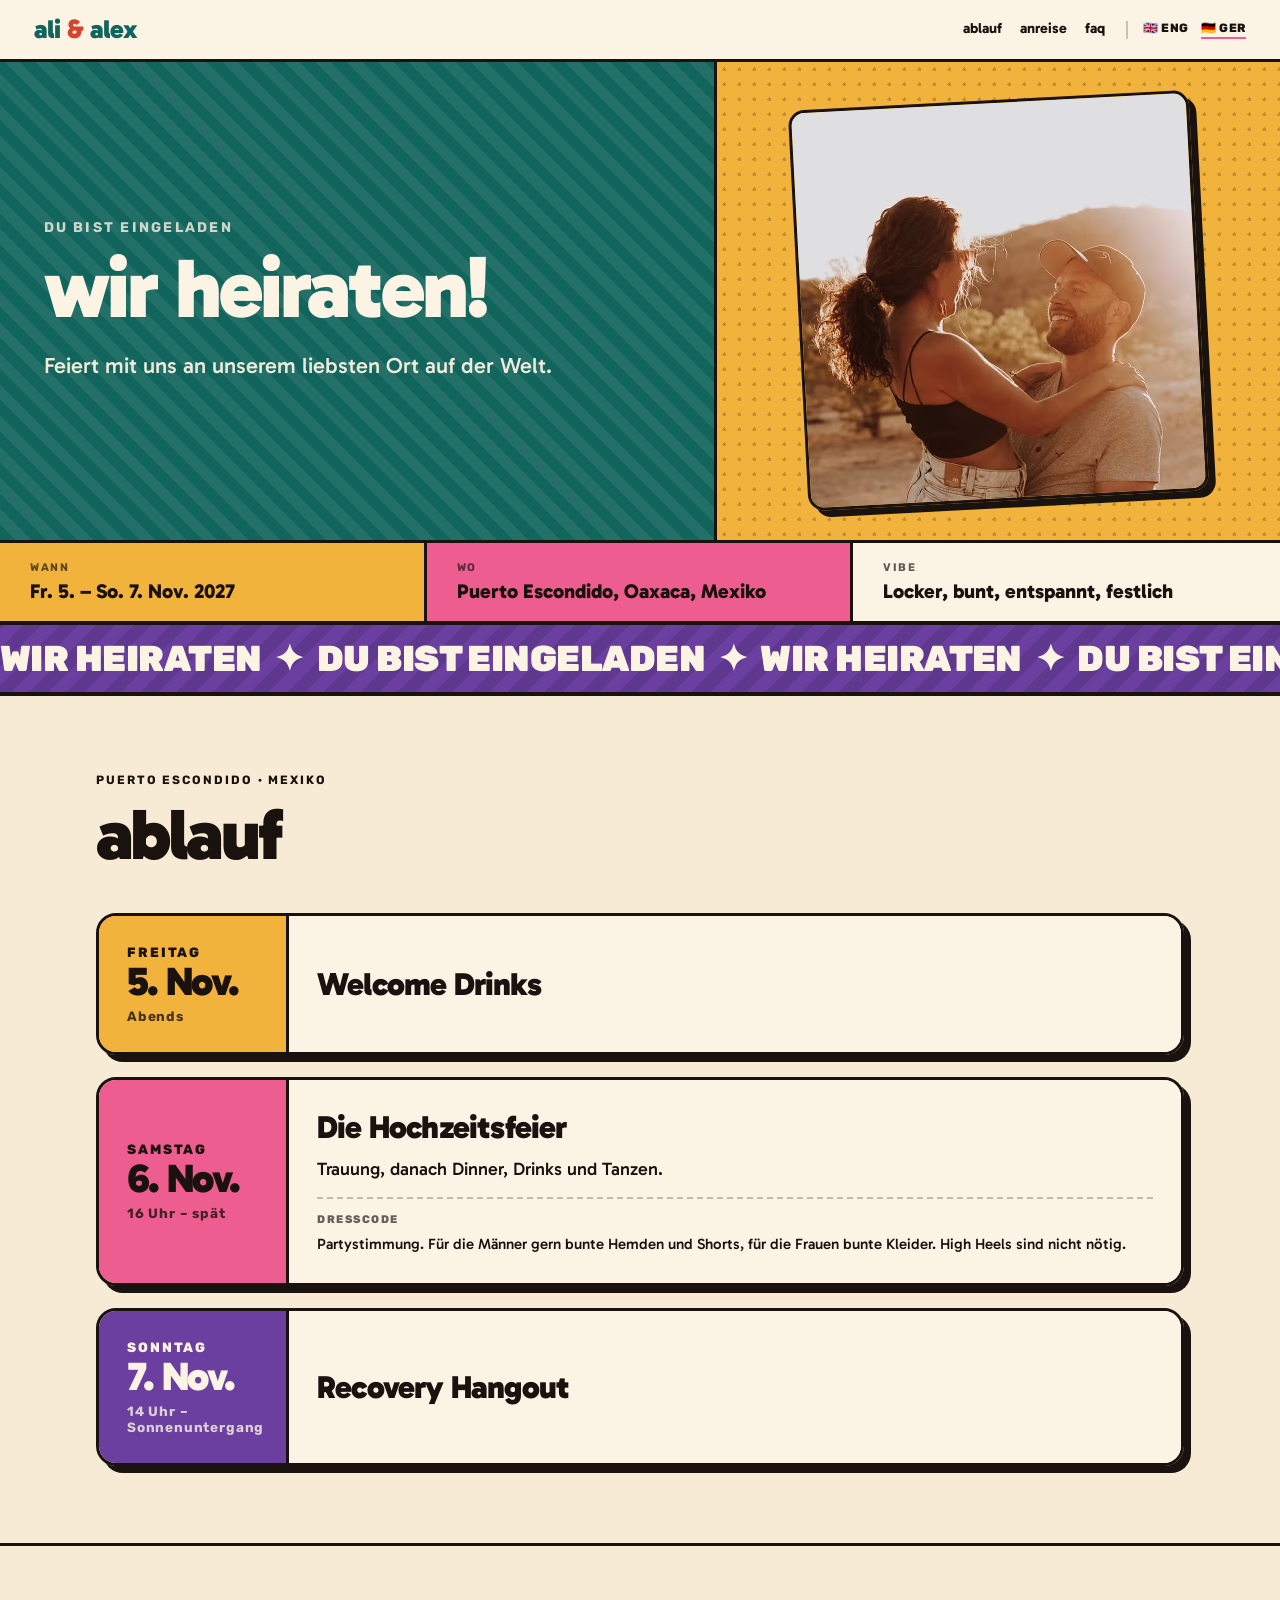
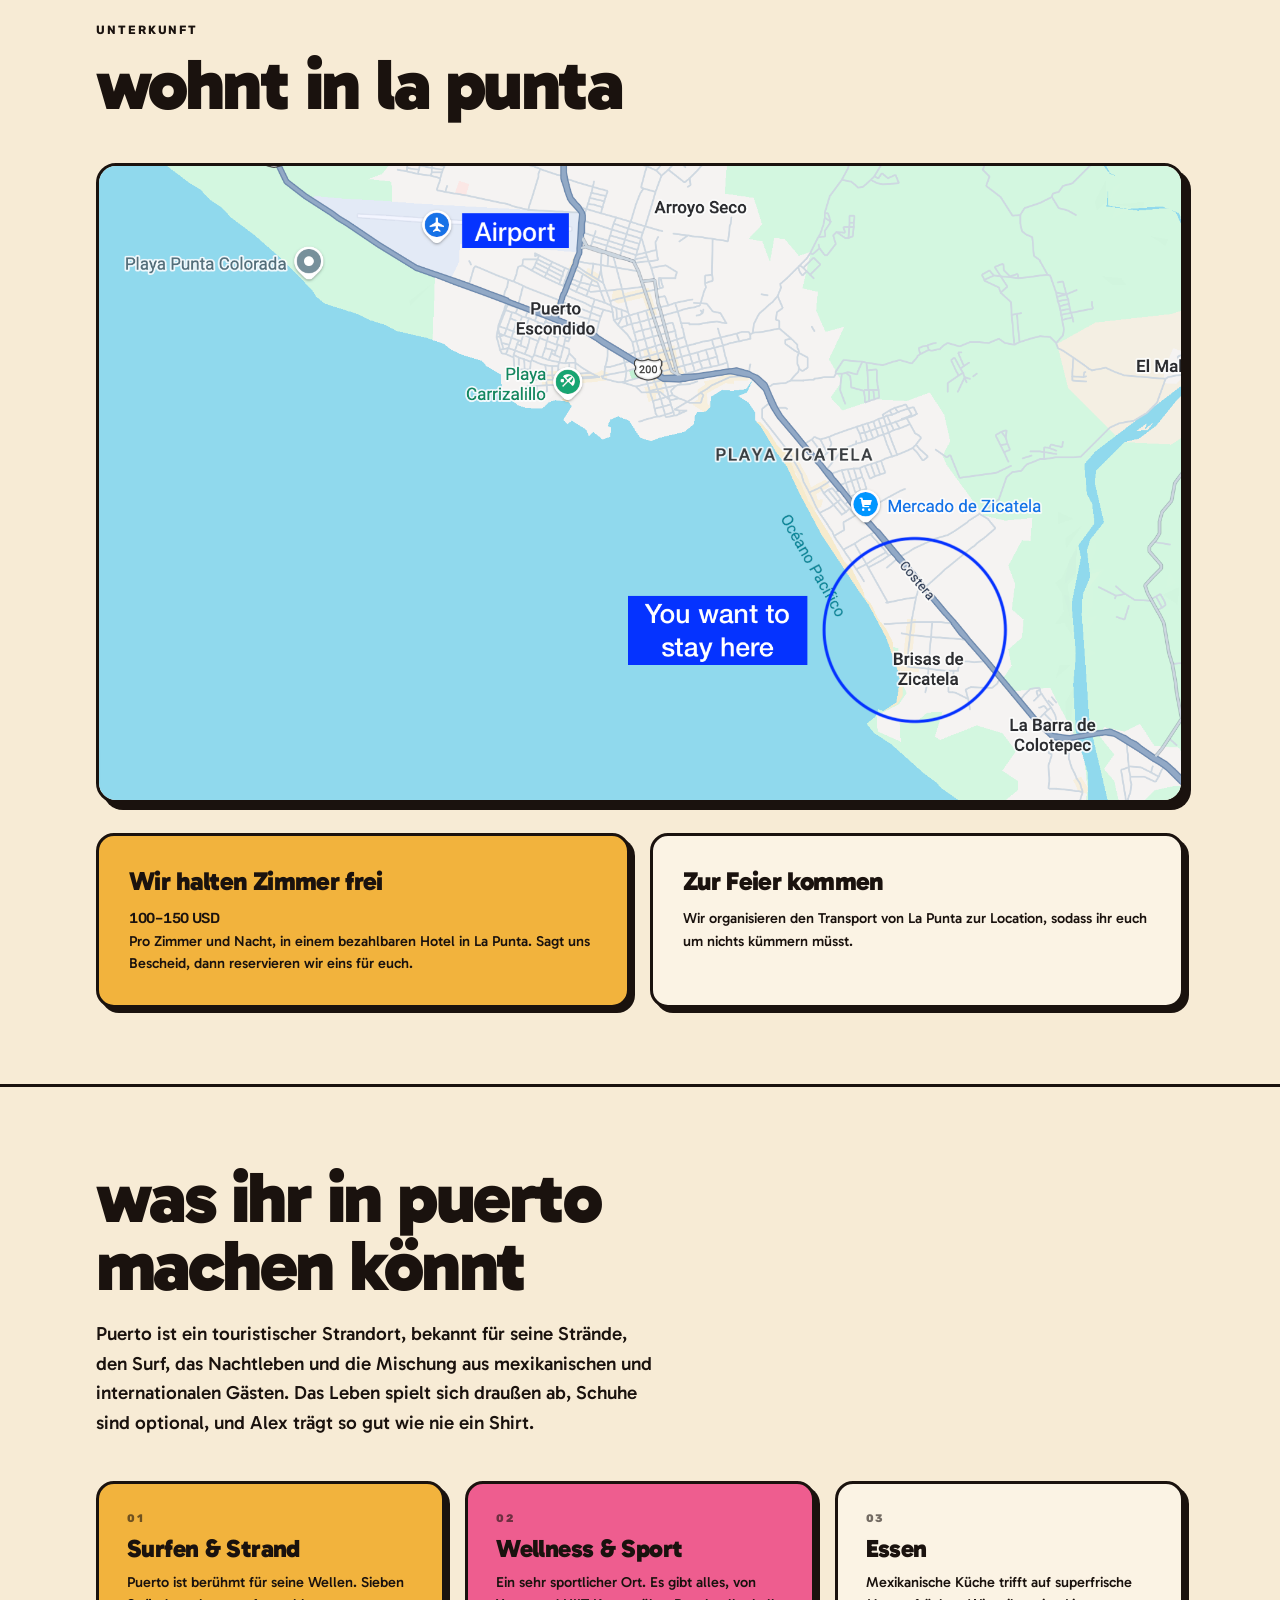
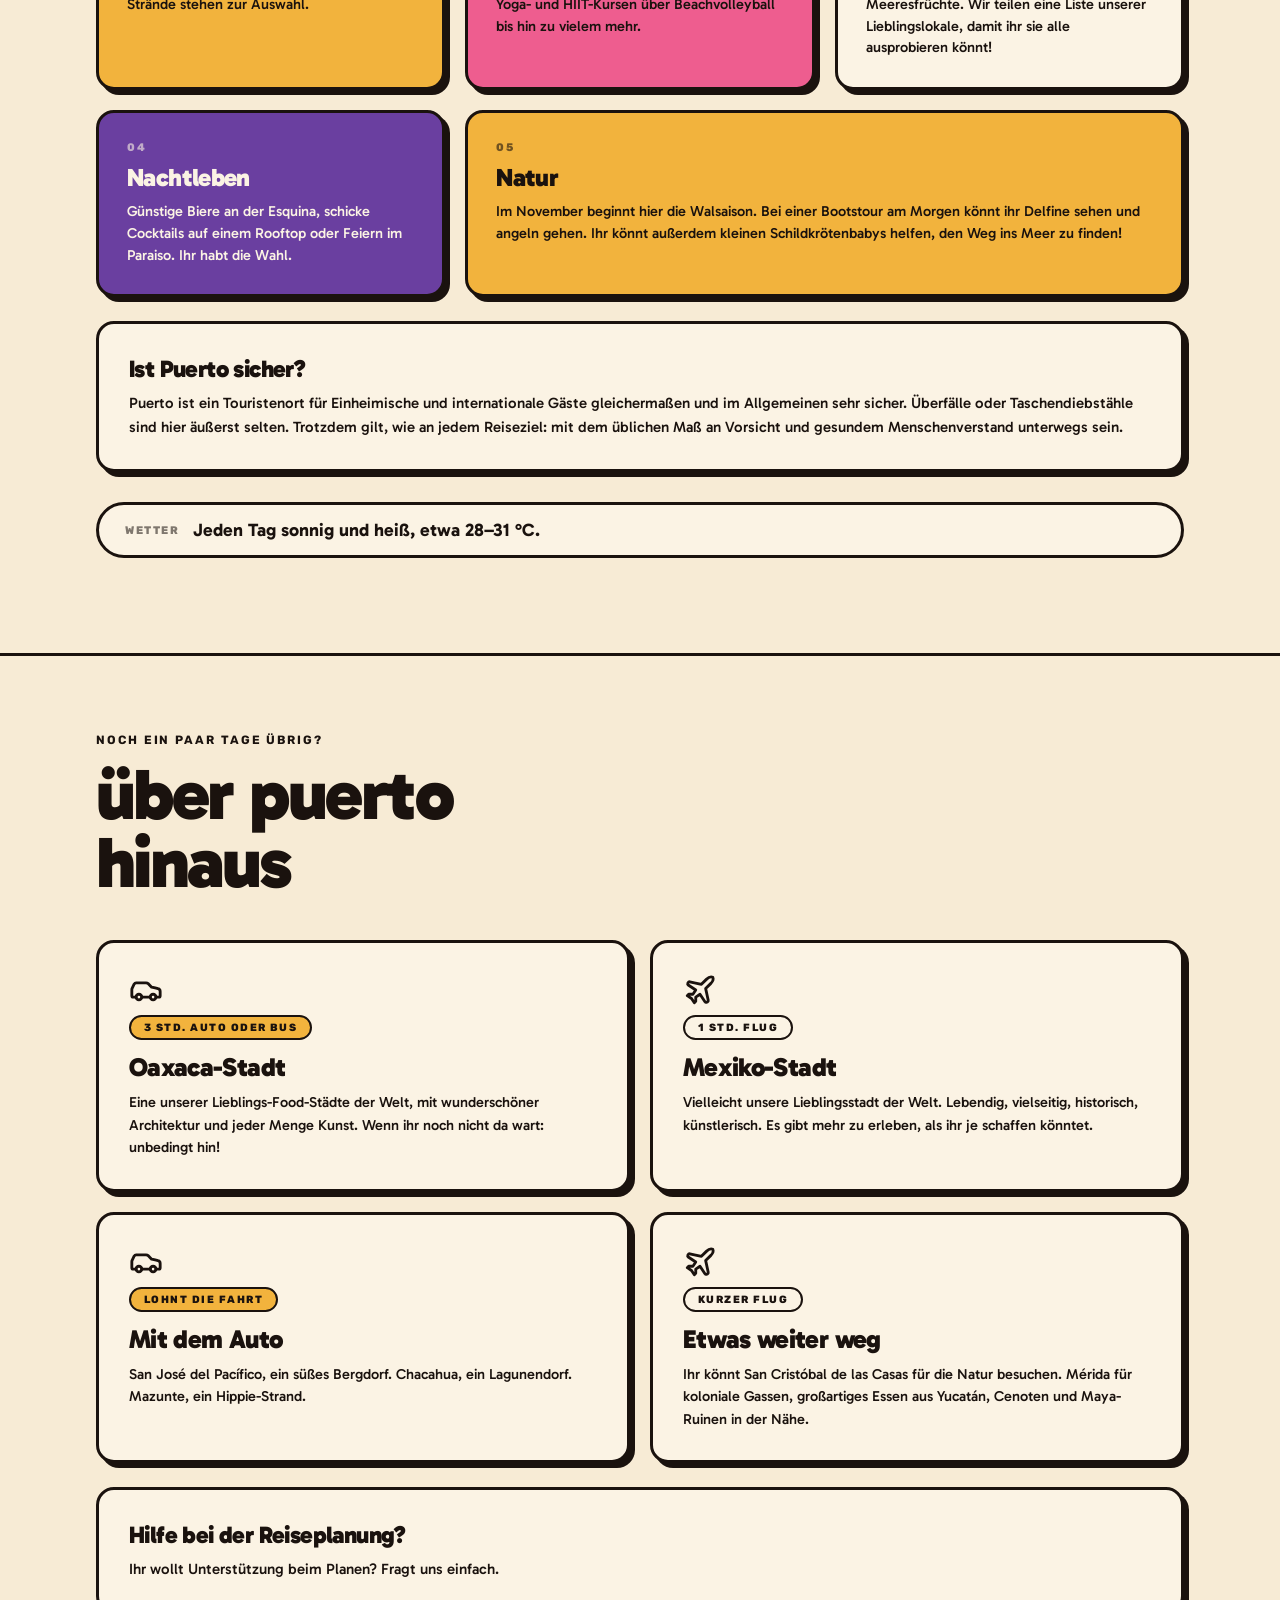
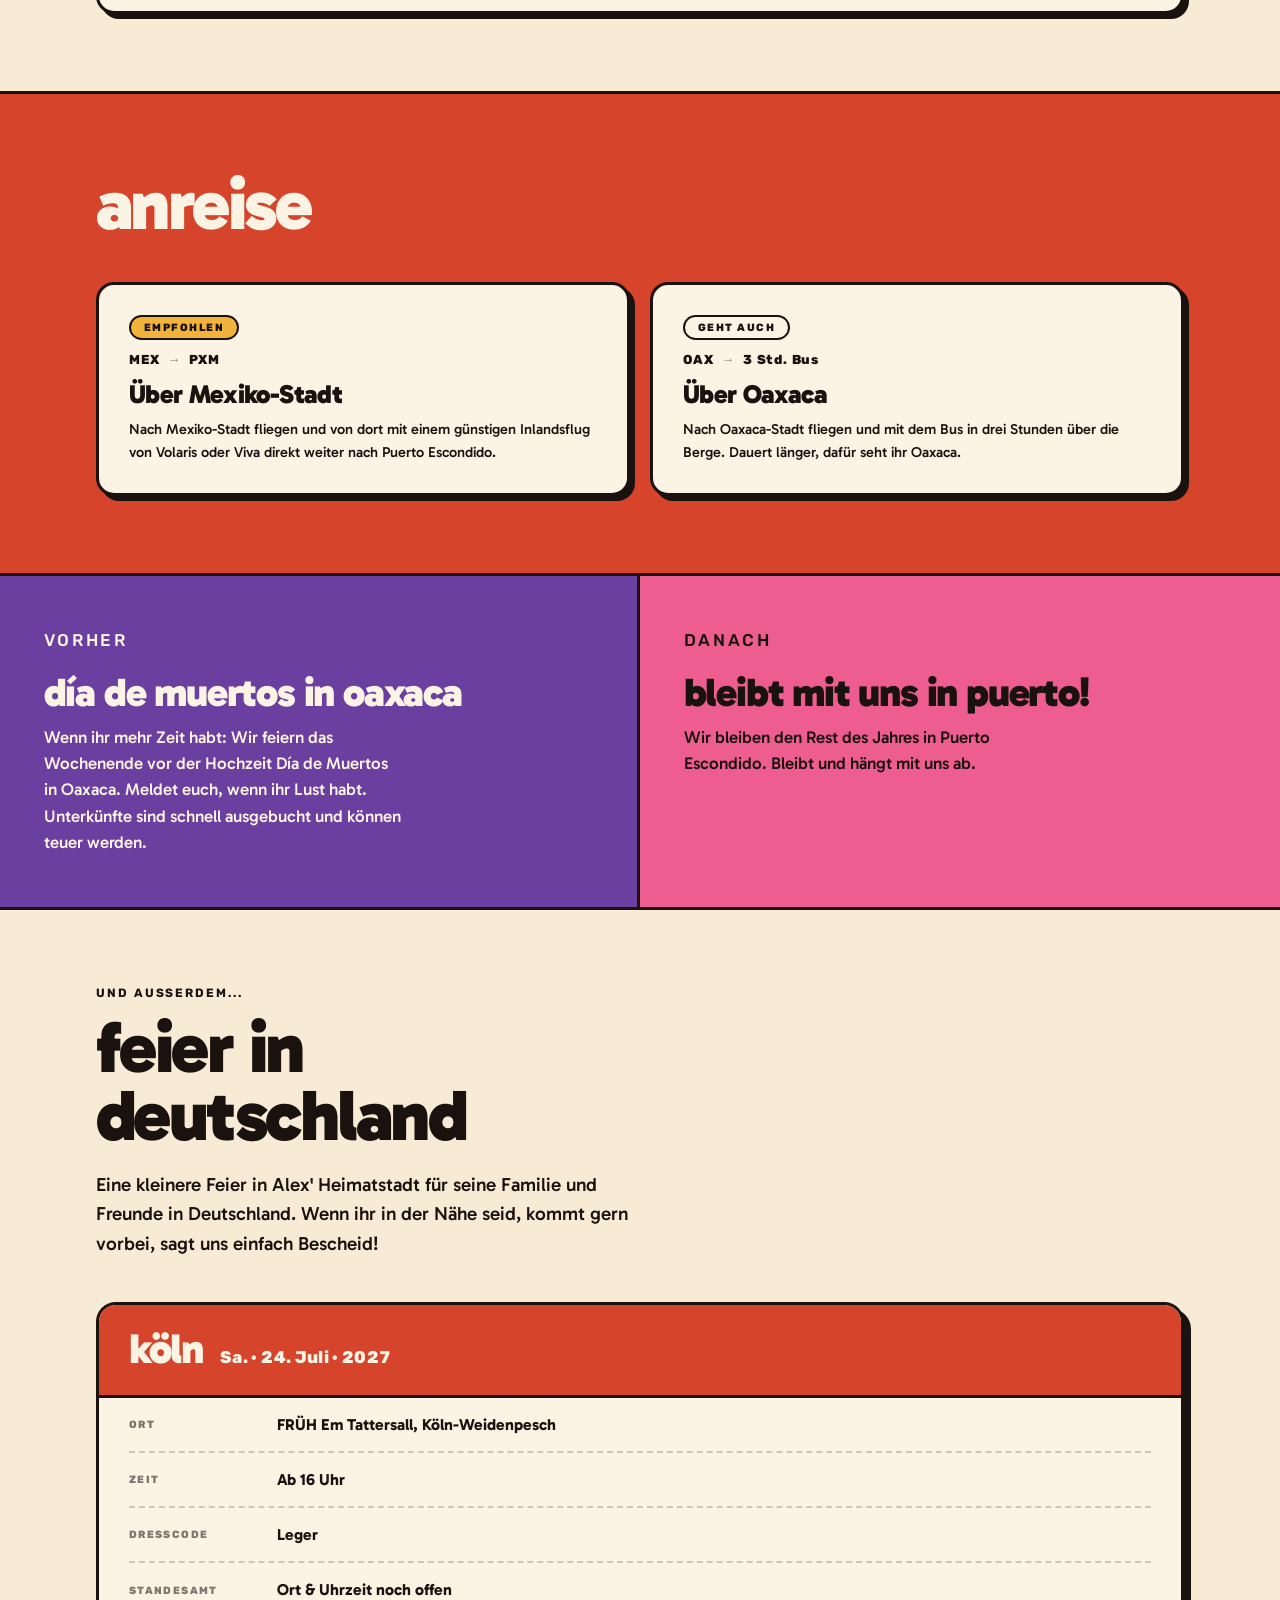
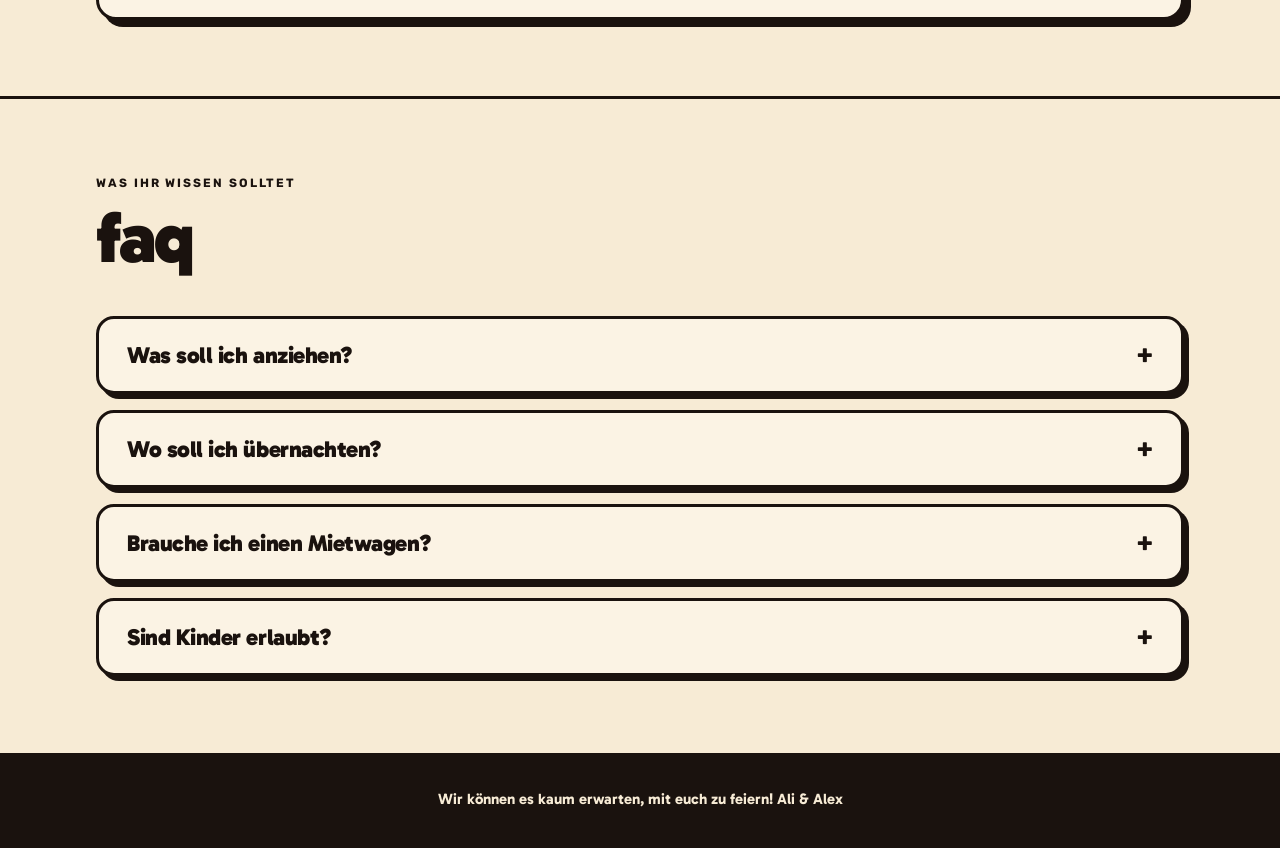
==== de/index.html @ 21c1ce40 "Move German page to /de/, block indexing, drop köln nav, real icons - de.html -> de/index.html so th" ====
<!DOCTYPE html>
<html lang="de">
<head>
<meta charset="UTF-8">
<meta name="viewport" content="width=device-width, initial-scale=1.0">
<meta name="robots" content="noindex, nofollow">
<title>Ali &amp; Alex Hochzeit</title>
<meta name="description" content="Ali &amp; Alex heiraten am Samstag, den 6. November 2027 in Puerto Escondido, Mexiko. Außerdem gibt es am 24. Juli eine kleinere Feier in Köln für alle, die den Weg nach Mexiko nicht schaffen.">
<link rel="icon" href="../favicon.ico" sizes="any">
<link rel="icon" type="image/png" sizes="32x32" href="../favicon-32x32.png">
<link rel="icon" type="image/png" sizes="16x16" href="../favicon-16x16.png">
<link rel="apple-touch-icon" sizes="180x180" href="../apple-touch-icon.png">
<link rel="manifest" href="../site.webmanifest">
<meta name="theme-color" content="#12655C">
<link rel="alternate" hreflang="en" href="../">
<link rel="alternate" hreflang="de" href="../de/">
<link rel="alternate" hreflang="x-default" href="../">
<link rel="preconnect" href="https://fonts.googleapis.com">
<link rel="preconnect" href="https://fonts.gstatic.com" crossorigin>
<link href="https://fonts.googleapis.com/css2?family=Gabarito:wght@400;600;700;800;900&family=Rubik:wght@500;700;800;900&display=swap" rel="stylesheet">
<link rel="stylesheet" href="../site.css">
</head>
<body>

<nav class="nav">
  <a class="nav-logo" href="../de/">ali <span>&amp;</span> alex</a>
  <div class="nav-links">
    <a href="#schedule">ablauf</a>
    <a href="#travel">anreise</a>
    <a href="#faq">faq</a>
    <span class="nav-langs">
      <a href="../">🇬🇧&nbsp;ENG</a>
      <a href="../de/" aria-current="page">🇩🇪&nbsp;GER</a>
    </span>
  </div>
</nav>

<header>
  <div class="hero">
    <div class="hero-copy">
      <p class="eyebrow">Du bist eingeladen</p>
      <h1 class="title">wir heiraten!</h1>
      <p class="lede">
        Feiert mit uns an unserem liebsten Ort auf der Welt.
      </p>
    </div>
    <div class="hero-photo">
      <img src="../alialex.avif" alt="Ali und Alex">
    </div>
  </div>

  <dl class="facts">
    <div class="facts-a"><dt>Wann</dt><dd>Fr. 5. – So. 7. Nov. 2027</dd></div>
    <div class="facts-b"><dt>Wo</dt><dd>Puerto Escondido, Oaxaca, Mexiko</dd></div>
    <div class="facts-c"><dt>Vibe</dt><dd>Locker, bunt, entspannt, festlich</dd></div>
  </dl>
</header>

<div class="band">
  <div class="band-inner">
    <div class="band-track">
      <span>WIR HEIRATEN&nbsp;&nbsp;✦&nbsp;&nbsp;DU BIST EINGELADEN&nbsp;&nbsp;✦&nbsp;&nbsp;</span>
      <span>WIR HEIRATEN&nbsp;&nbsp;✦&nbsp;&nbsp;DU BIST EINGELADEN&nbsp;&nbsp;✦&nbsp;&nbsp;</span>
      <span>WIR HEIRATEN&nbsp;&nbsp;✦&nbsp;&nbsp;DU BIST EINGELADEN&nbsp;&nbsp;✦&nbsp;&nbsp;</span>
      <span>WIR HEIRATEN&nbsp;&nbsp;✦&nbsp;&nbsp;DU BIST EINGELADEN&nbsp;&nbsp;✦&nbsp;&nbsp;</span>
      <span>WIR HEIRATEN&nbsp;&nbsp;✦&nbsp;&nbsp;DU BIST EINGELADEN&nbsp;&nbsp;✦&nbsp;&nbsp;</span>
      <span>WIR HEIRATEN&nbsp;&nbsp;✦&nbsp;&nbsp;DU BIST EINGELADEN&nbsp;&nbsp;✦&nbsp;&nbsp;</span>
      <span>WIR HEIRATEN&nbsp;&nbsp;✦&nbsp;&nbsp;DU BIST EINGELADEN&nbsp;&nbsp;✦&nbsp;&nbsp;</span>
      <span>WIR HEIRATEN&nbsp;&nbsp;✦&nbsp;&nbsp;DU BIST EINGELADEN&nbsp;&nbsp;✦&nbsp;&nbsp;</span>
    </div>
  </div>
</div>

<main>

  <!-- ============ ABLAUF ============ -->
  <section class="sec sec-cream" id="schedule">
    <div class="wrap">
      <div class="sec-head">
        <p class="eyebrow">Puerto Escondido · Mexiko</p>
        <h2 class="title">ablauf</h2>
      </div>

      <div class="sched">
        <article class="sched-day sched-1">
          <div class="sched-when">
            <span class="sched-dow">Freitag</span>
            <span class="sched-date">5. Nov.</span>
            <span class="sched-time">Abends</span>
          </div>
          <div class="sched-what">
            <h3 class="sched-name">Welcome Drinks</h3>
          </div>
        </article>

        <article class="sched-day sched-2">
          <div class="sched-when">
            <span class="sched-dow">Samstag</span>
            <span class="sched-date">6. Nov.</span>
            <span class="sched-time">16 Uhr – spät</span>
          </div>
          <div class="sched-what">
            <h3 class="sched-name">Die Hochzeitsfeier</h3>
            <p class="sched-desc">Trauung, danach Dinner, Drinks und Tanzen.</p>
            <p class="sched-note"><b>Dresscode</b>Partystimmung. Für die Männer gern bunte Hemden und Shorts, für die Frauen bunte Kleider. High Heels sind nicht nötig.</p>
          </div>
        </article>

        <article class="sched-day sched-3">
          <div class="sched-when">
            <span class="sched-dow">Sonntag</span>
            <span class="sched-date">7. Nov.</span>
            <span class="sched-time">14 Uhr – Sonnenuntergang</span>
          </div>
          <div class="sched-what">
            <h3 class="sched-name">Recovery Hangout</h3>
          </div>
        </article>
      </div>
    </div>
  </section>

  <!-- ============ UNTERKUNFT ============ -->
  <section class="sec sec-cream" id="stay">
    <div class="wrap">
      <div class="sec-head">
        <p class="eyebrow">Unterkunft</p>
        <h2 class="title">wohnt in la punta</h2>
      </div>

      <div class="map-wrap">
        <img src="../map-wheretostay.png" alt="Karte von Puerto Escondido: Der Flughafen liegt nordwestlich der Stadt, der empfohlene Bereich zum Übernachten ist am Südende der Playa Zicatela bei La Punta eingekreist.">
      </div>

      <div class="stay">
        <article class="stay-card stay-a">
          <h3>Wir halten Zimmer frei</h3>
          <p class="price">100–150&nbsp;USD</p>
          <p>Pro Zimmer und Nacht, in einem bezahlbaren Hotel in La Punta. Sagt uns Bescheid, dann reservieren wir eins für euch.</p>
        </article>
        <article class="stay-card stay-b">
          <h3>Zur Feier kommen</h3>
          <p>Wir organisieren den Transport von La Punta zur Location, sodass ihr euch um nichts kümmern müsst.</p>
        </article>
      </div>
    </div>
  </section>


  <!-- ============ WAS IHR MACHEN KÖNNT ============ -->
  <section class="sec sec-cream" id="do">
    <div class="wrap">
      <div class="sec-head">
        <h2 class="title">was ihr in puerto machen könnt</h2>
        <p class="lede">
          Puerto ist ein touristischer Strandort, bekannt für seine Strände, den
          Surf, das Nachtleben und die Mischung aus mexikanischen und
          internationalen Gästen. Das Leben spielt sich draußen ab, Schuhe sind
          optional, und Alex trägt so gut wie nie ein Shirt.
        </p>
      </div>

      <div class="do-grid">
        <article class="do-card do-1">
          <span class="do-num">01</span>
          <h3>Surfen &amp; Strand</h3>
          <p>Puerto ist berühmt für seine Wellen. Sieben Strände stehen zur Auswahl.</p>
        </article>
        <article class="do-card do-2">
          <span class="do-num">02</span>
          <h3>Wellness &amp; Sport</h3>
          <p>Ein sehr sportlicher Ort. Es gibt alles, von Yoga- und HIIT-Kursen über Beachvolleyball bis hin zu vielem mehr.</p>
        </article>
        <article class="do-card do-3">
          <span class="do-num">03</span>
          <h3>Essen</h3>
          <p>Mexikanische Küche trifft auf superfrische Meeresfrüchte. Wir teilen eine Liste unserer Lieblingslokale, damit ihr sie alle ausprobieren könnt!</p>
        </article>
        <article class="do-card do-4">
          <span class="do-num">04</span>
          <h3>Nachtleben</h3>
          <p>Günstige Biere an der Esquina, schicke Cocktails auf einem Rooftop oder Feiern im Paraiso. Ihr habt die Wahl.</p>
        </article>
        <article class="do-card do-5">
          <span class="do-num">05</span>
          <h3>Natur</h3>
          <p>Im November beginnt hier die Walsaison. Bei einer Bootstour am Morgen könnt ihr Delfine sehen und angeln gehen. Ihr könnt außerdem kleinen Schildkrötenbabys helfen, den Weg ins Meer zu finden!</p>
        </article>
      </div>

      <div class="callouts">
        <article class="callout">
          <h3>Ist Puerto sicher?</h3>
          <p>Puerto ist ein Touristenort für Einheimische und internationale Gäste gleichermaßen und im Allgemeinen sehr sicher. Überfälle oder Taschendiebstähle sind hier äußerst selten. Trotzdem gilt, wie an jedem Reiseziel: mit dem üblichen Maß an Vorsicht und gesundem Menschenverstand unterwegs sein.</p>
        </article>
      </div>

      <p class="weather"><b>Wetter</b> Jeden Tag sonnig und heiß, etwa 28–31 °C.</p>
    </div>
  </section>

  <!-- ============ ÜBER PUERTO HINAUS ============ -->
  <section class="sec sec-cream" id="beyond">
    <div class="wrap">
      <div class="sec-head">
        <p class="eyebrow">Noch ein paar Tage übrig?</p>
        <h2 class="title">über puerto hinaus</h2>
      </div>

      <div class="routes">
        <article class="route route-best">
          <svg class="route-icon" viewBox="0 0 24 24" fill="none" stroke="currentColor" stroke-width="2" stroke-linecap="round" stroke-linejoin="round" aria-hidden="true" focusable="false"><path d="M19 17h2c.6 0 1-.4 1-1v-3c0-.9-.7-1.7-1.5-1.9C18.7 10.6 16 10 16 10s-1.3-1.4-2.2-2.3c-.5-.4-1.1-.7-1.8-.7H5c-.6 0-1.1.4-1.4.9l-1.4 2.9A3.7 3.7 0 0 0 2 12v4c0 .6.4 1 1 1h2"/><circle cx="7" cy="17" r="2"/><path d="M9 17h6"/><circle cx="17" cy="17" r="2"/></svg>
          <span class="route-tag">3 Std. Auto oder Bus</span>
          <h3>Oaxaca-Stadt</h3>
          <p>Eine unserer Lieblings-Food-Städte der Welt, mit wunderschöner Architektur und jeder Menge Kunst. Wenn ihr noch nicht da wart: unbedingt hin!</p>
        </article>
        <article class="route route-alt">
          <svg class="route-icon" viewBox="0 0 24 24" fill="none" stroke="currentColor" stroke-width="2" stroke-linecap="round" stroke-linejoin="round" aria-hidden="true" focusable="false"><path d="M17.8 19.2 16 11l3.5-3.5C21 6 21.5 4 21 3c-1-.5-3 0-4.5 1.5L13 8 4.8 6.2c-.5-.1-.9.1-1.1.5l-.3.5c-.2.5-.1 1 .3 1.3L9 12l-2 3H4l-1 1 3 2 2 3 1-1v-3l3-2 3.5 5.3c.3.4.8.5 1.3.3l.5-.2c.4-.3.6-.7.5-1.2z"/></svg>
          <span class="route-tag">1 Std. Flug</span>
          <h3>Mexiko-Stadt</h3>
          <p>Vielleicht unsere Lieblingsstadt der Welt. Lebendig, vielseitig, historisch, künstlerisch. Es gibt mehr zu erleben, als ihr je schaffen könntet.</p>
        </article>
      </div>

      <div class="routes">
        <article class="route route-best">
          <svg class="route-icon" viewBox="0 0 24 24" fill="none" stroke="currentColor" stroke-width="2" stroke-linecap="round" stroke-linejoin="round" aria-hidden="true" focusable="false"><path d="M19 17h2c.6 0 1-.4 1-1v-3c0-.9-.7-1.7-1.5-1.9C18.7 10.6 16 10 16 10s-1.3-1.4-2.2-2.3c-.5-.4-1.1-.7-1.8-.7H5c-.6 0-1.1.4-1.4.9l-1.4 2.9A3.7 3.7 0 0 0 2 12v4c0 .6.4 1 1 1h2"/><circle cx="7" cy="17" r="2"/><path d="M9 17h6"/><circle cx="17" cy="17" r="2"/></svg>
          <span class="route-tag">Lohnt die Fahrt</span>
          <h3>Mit dem Auto</h3>
          <p>San José del Pacífico, ein süßes Bergdorf. Chacahua, ein Lagunendorf. Mazunte, ein Hippie-Strand.</p>
        </article>
        <article class="route route-alt">
          <svg class="route-icon" viewBox="0 0 24 24" fill="none" stroke="currentColor" stroke-width="2" stroke-linecap="round" stroke-linejoin="round" aria-hidden="true" focusable="false"><path d="M17.8 19.2 16 11l3.5-3.5C21 6 21.5 4 21 3c-1-.5-3 0-4.5 1.5L13 8 4.8 6.2c-.5-.1-.9.1-1.1.5l-.3.5c-.2.5-.1 1 .3 1.3L9 12l-2 3H4l-1 1 3 2 2 3 1-1v-3l3-2 3.5 5.3c.3.4.8.5 1.3.3l.5-.2c.4-.3.6-.7.5-1.2z"/></svg>
          <span class="route-tag">Kurzer Flug</span>
          <h3>Etwas weiter weg</h3>
          <p>Ihr könnt San Cristóbal de las Casas für die Natur besuchen. Mérida für koloniale Gassen, großartiges Essen aus Yucatán, Cenoten und Maya-Ruinen in der Nähe.</p>
        </article>
      </div>

      <div class="callouts">
        <article class="callout">
          <h3>Hilfe bei der Reiseplanung?</h3>
          <p>Ihr wollt Unterstützung beim Planen? Fragt uns einfach.</p>
        </article>
      </div>
    </div>
  </section>

  <!-- ============ ANREISE ============ -->
  <section class="sec sec-brick" id="travel">
    <div class="wrap">
      <div class="sec-head">
        <h2 class="title">anreise</h2>
      </div>

      <div class="routes">
        <article class="route route-best">
          <span class="route-tag">Empfohlen</span>
          <div class="hop"><span>MEX</span><i>→</i><span>PXM</span></div>
          <h3>Über Mexiko-Stadt</h3>
          <p>Nach Mexiko-Stadt fliegen und von dort mit einem günstigen Inlandsflug von Volaris oder Viva direkt weiter nach Puerto Escondido.</p>
        </article>
        <article class="route route-alt">
          <span class="route-tag">Geht auch</span>
          <div class="hop"><span>OAX</span><i>→</i><span>3 Std. Bus</span></div>
          <h3>Über Oaxaca</h3>
          <p>Nach Oaxaca-Stadt fliegen und mit dem Bus in drei Stunden über die Berge. Dauert länger, dafür seht ihr Oaxaca.</p>
        </article>
      </div>
    </div>
  </section>

  <!-- ============ VORHER / DANACH ============ -->

  <section class="bookend">
    <div class="bookend-before">
      <p class="eyebrow">Vorher</p>
      <h3>día de muertos in oaxaca</h3>
      <p>
        Wenn ihr mehr Zeit habt: Wir feiern das Wochenende vor der Hochzeit Día de
        Muertos in Oaxaca. Meldet euch, wenn ihr Lust habt. Unterkünfte sind schnell
        ausgebucht und können teuer werden.
      </p>
    </div>
    <div class="bookend-after">
      <p class="eyebrow">Danach</p>
      <h3>bleibt mit uns in puerto!</h3>
      <p>
        Wir bleiben den Rest des Jahres in Puerto Escondido. Bleibt und hängt mit uns ab.
      </p>
    </div>
  </section>

  <!-- ============ KÖLN — die kleinere, optionale Feier ============ -->
  <section class="sec sec-cream" id="koln">
    <div class="wrap">
      <div class="sec-head">
        <p class="eyebrow">Und außerdem...</p>
        <h2 class="title">feier in deutschland</h2>
        <p class="lede">
          Eine kleinere Feier in Alex' Heimatstadt für seine Familie und Freunde in
          Deutschland. Wenn ihr in der Nähe seid, kommt gern vorbei, sagt uns einfach
          Bescheid!
        </p>
      </div>

      <article class="koln-card">
        <div class="koln-card-head">
          <span class="koln-place">köln</span>
          <span class="koln-date">Sa. · 24. Juli · 2027</span>
        </div>
        <dl class="koln-facts">
          <div><dt>Ort</dt><dd>FR&Uuml;H Em Tattersall, K&ouml;ln-Weidenpesch</dd></div>
          <div><dt>Zeit</dt><dd>Ab 16 Uhr</dd></div>
          <div><dt>Dresscode</dt><dd>Leger</dd></div>
          <div><dt>Standesamt</dt><dd>Ort &amp; Uhrzeit noch offen</dd></div>
        </dl>
      </article>
    </div>
  </section>

  <!-- ============ FAQ ============ -->
  <section class="sec sec-cream" id="faq">
    <div class="wrap">
      <div class="sec-head">
        <p class="eyebrow">Was ihr wissen solltet</p>
        <h2 class="title">faq</h2>
      </div>

      <div class="faq-list">
        <details class="faq-item">
          <summary>Was soll ich anziehen?</summary>
          <p>
            In Puerto ist es heiß und feucht, und die Hochzeit findet am Strand statt.
            Am besten zieht ihr also etwas Leichtes und Luftiges an. Es ist keine
            förmliche Veranstaltung, wir freuen uns über bunte, fröhliche und bequeme
            Outfits.
          </p>
        </details>

        <details class="faq-item">
          <summary>Wo soll ich übernachten?</summary>
          <p>
            <strong>Puerto:</strong> Wir halten Zimmer in einem bezahlbaren Hotel in
            La Punta frei, 100 bis 150 USD pro Zimmer und Nacht. Sagt uns Bescheid, dann
            reservieren wir eins für euch. Den Transport von La Punta zur Location
            organisieren wir ebenfalls.
          </p>
        </details>

        <details class="faq-item">
          <summary>Brauche ich einen Mietwagen?</summary>
          <p>
            Puerto ist klein und gut zu Fuß zu erkunden. Mit dem Taxi kommt ihr ebenfalls
            einfach und günstig überall hin, ihr braucht also keinen (wir haben nie
            einen). Wenn ihr länger bleiben und/oder mehr sehen wollt, könnt ihr einen
            Roller oder ein Auto mieten. Wir helfen euch, den richtigen Verleih zu finden.
          </p>
        </details>

        <details class="faq-item">
          <summary>Sind Kinder erlaubt?</summary>
          <p>
            Ja, eure Kinder sind herzlich willkommen!
          </p>
        </details>
      </div>
    </div>
  </section>

</main>

<footer class="foot">
  <p>Wir können es kaum erwarten, mit euch zu feiern! Ali &amp; Alex</p>
</footer>

<script>
  /* carry the current section across a language switch */
  for (const a of document.querySelectorAll('.nav-langs a[href]')) {
    a.addEventListener('click', function (e) {
      if (location.hash && !this.hasAttribute('aria-current')) {
        e.preventDefault();
        location.assign(this.getAttribute('href') + location.hash);
      }
    });
  }
</script>

</body>
</html>
---- site.css ----
/* ============================================================
   Ali & Alex — losalexes.com
   Mercado design system. This is the real site stylesheet.
   (grid-themes.css / headers.css are prototypes — do not load them here.)
   ============================================================ */

*, *::before, *::after { box-sizing: border-box; }
html { -webkit-text-size-adjust: 100%; scroll-behavior: smooth; }

:root {
  --ink:      #1A120E;
  --bg:       #F7EBD5;
  --teal:     #12655C;
  --mustard:  #F2B33D;
  --morado:   #6A3FA0;
  --brick:    #D6452B;
  --rosa:     #EE5D8F;
  --cream:    #FBF3E4;

  --rule: 3px solid var(--ink);
  --shadow: 7px 7px 0 var(--ink);
}

body {
  margin: 0;
  background: var(--bg);
  color: var(--ink);
  font-family: 'Gabarito', system-ui, sans-serif;
  overflow-x: hidden;
}

img { max-width: 100%; display: block; }
a { color: inherit; text-decoration: none; }
:focus-visible { outline: 4px solid var(--morado); outline-offset: 3px; }

.wrap { max-width: 1180px; margin: 0 auto; padding: 0 clamp(20px, 4vw, 46px); }

/* ---------- type roles ---------- */

.eyebrow {
  font-family: 'Rubik', sans-serif; font-weight: 700;
  font-size: 12px; letter-spacing: 0.16em; text-transform: uppercase;
  margin: 0 0 14px;
}
.title {
  font-weight: 900; font-size: clamp(32px, 6vw, 72px);
  line-height: 0.94; letter-spacing: -0.035em; margin: 0 0 20px;
  text-wrap: balance;
}
.title-sm { font-size: clamp(26px, 4vw, 44px); }
.lede {
  font-size: clamp(15px, 1.7vw, 19px); font-weight: 500;
  line-height: 1.55; margin: 0 0 18px; max-width: 62ch;
}
.meta {
  font-family: 'Rubik', sans-serif; font-weight: 700;
  font-size: 12px; letter-spacing: 0.1em; text-transform: uppercase;
}

/* ---------- buttons ---------- */

.btn {
  display: inline-block;
  font-family: 'Rubik', sans-serif; font-weight: 800;
  font-size: 15px; letter-spacing: 0.03em;
  padding: 13px 30px; border-radius: 999px;
  background: var(--brick); color: var(--cream);
  border: 3px solid var(--ink);
  box-shadow: 5px 5px 0 var(--ink);
  transition: transform 0.12s ease, box-shadow 0.12s ease;
}
.btn:hover, .btn:focus-visible { transform: translate(5px, 5px); box-shadow: 0 0 0 var(--ink); }

.ghost {
  display: inline-block;
  font-family: 'Rubik', sans-serif; font-weight: 800;
  font-size: 13.5px; letter-spacing: 0.04em;
  padding: 9px 22px; border-radius: 999px;
  background: transparent; color: currentColor;
  border: 2.5px solid currentColor;
  transition: background 0.16s ease, color 0.16s ease;
}

/* ---------- sticker slots (assets supplied by Alex) ---------- */

.slot {
  width: var(--w); height: var(--h); flex: 0 0 auto;
  transform: rotate(var(--rot, 0deg));
  border: 2px dashed currentColor; border-radius: 12px;
  display: grid; place-items: center; text-align: center;
  font-family: 'Rubik', monospace; font-weight: 500;
  font-size: 9px; line-height: 1.35; letter-spacing: 0.06em;
  text-transform: uppercase; opacity: 0.5; pointer-events: none;
}
.slot-photo { border-radius: 16px; opacity: 0.42; }

/* ---------- marquee / banderole ---------- */

.band { overflow: hidden; border-top: 4px solid var(--ink); border-bottom: 4px solid var(--ink); }
.band-inner {
  background-color: var(--morado);
  background-image: repeating-linear-gradient(-45deg, transparent 0 13px, rgba(0,0,0,0.11) 13px 26px);
  padding: 12px 0; overflow: hidden;
}
.band-track { display: flex; width: max-content; animation: marquee 120s linear infinite; }
.band-track span {
  flex: 0 0 auto;
  font-family: 'Rubik', sans-serif; font-weight: 900; color: var(--cream);
  font-size: clamp(20px, 3.2vw, 36px); letter-spacing: -0.015em;
  white-space: nowrap;
}
.band-mustard .band-inner { background-color: var(--mustard); }
.band-mustard .band-track span { color: var(--ink); }

@keyframes marquee { to { transform: translateX(-50%); } }

@media (prefers-reduced-motion: reduce) {
  html { scroll-behavior: auto; }
  .band-track { animation: none; }
  *, *::before, *::after { transition-duration: 0.01ms !important; }
}

/* ============================================================
   NAV
   ============================================================ */

.nav {
  display: flex; align-items: center; justify-content: space-between;
  gap: 20px; flex-wrap: wrap;
  padding: 14px clamp(18px, 3vw, 34px);
  background: var(--cream);
  border-bottom: var(--rule);
}
.nav-logo { font-weight: 900; font-size: clamp(20px, 2.6vw, 26px); letter-spacing: -0.02em; color: var(--teal); }
.nav-logo span { color: var(--brick); }
.nav-links { display: flex; align-items: center; gap: 18px; font-weight: 700; font-size: 14.5px; }
.nav-links a { padding-bottom: 2px; border-bottom: 2.5px solid transparent; transition: border-color 0.15s ease; }
.nav-links a:hover { border-color: var(--brick); }
.nav-links a[aria-current="page"] { border-color: var(--rosa); }

/* ---------- language switcher (lives in the nav row) ---------- */

.nav-langs {
  display: inline-flex; align-items: center; gap: 12px;
  padding-left: 15px; margin-left: 3px;
  border-left: 2.5px solid rgba(26, 18, 14, 0.22);
}
.nav-langs a {
  font-family: 'Rubik', sans-serif; font-weight: 800;
  font-size: 12px; letter-spacing: 0.05em;
  display: inline-flex; align-items: center; gap: 5px;
}
.nav-langs a[aria-current="page"] { cursor: default; }

@media (max-width: 640px) {
  .nav-langs { border-left: 0; padding-left: 0; margin-left: 0; }
}

/* ============================================================
   HERO
   ============================================================ */

.hero, .split { display: grid; grid-template-columns: 1.12fr 0.88fr; }
.split { border-bottom: var(--rule); }
.hero-copy, .split-copy {
  background-color: var(--teal); color: var(--cream);
  background-image: repeating-linear-gradient(45deg, transparent 0 11px, rgba(255,255,255,0.07) 11px 22px);
  padding: clamp(30px, 4vw, 58px) clamp(22px, 3.4vw, 48px);
  border-right: var(--rule);
}
.hero-copy .eyebrow, .split-copy .eyebrow { opacity: 0.8; }
.hero-title { font-weight: 900; font-size: clamp(38px, 7vw, 88px); line-height: 0.9; letter-spacing: -0.04em; margin: 0 0 16px; }
.hero-date {
  font-family: 'Rubik', sans-serif; font-weight: 800;
  font-size: clamp(16px, 2vw, 23px); letter-spacing: 0.015em;
  font-variant-numeric: tabular-nums; color: var(--mustard); margin: 0 0 20px;
}
.hero-copy .lede, .split-copy .lede { opacity: 0.94; }

.hero-photo, .split-media {
  position: relative;
  background-color: var(--mustard);
  background-image: radial-gradient(rgba(0,0,0,0.20) 2px, transparent 2px);
  background-size: 15px 15px;
  padding: clamp(20px, 3vw, 40px);
  display: grid; place-items: center;
}
.hero-photo > img, .split-media > img {
  width: 100%; aspect-ratio: 1; object-fit: cover;
  border: var(--rule); border-radius: 16px; box-shadow: var(--shadow);
  transform: rotate(-3deg); transition: transform 0.25s ease;
}
.hero-photo > img:hover, .split-media > img:hover { transform: rotate(1deg) scale(1.02); }
.hero-photo .slot { position: absolute; right: 8%; top: 9%; }

/* quick facts strip */
.facts { display: grid; grid-template-columns: repeat(3, 1fr); border-top: var(--rule); border-bottom: var(--rule); margin: 0; }
.facts > div { padding: 18px clamp(16px, 2.5vw, 30px); border-right: var(--rule); }
.facts > div:last-child { border-right: 0; }
.facts dt {
  font-family: 'Rubik', sans-serif; font-weight: 700; font-size: 11px;
  letter-spacing: 0.14em; text-transform: uppercase; opacity: 0.68; margin: 0 0 5px;
}
.facts dd { margin: 0; font-weight: 800; font-size: clamp(15px, 1.8vw, 20px); line-height: 1.2; }
.facts-a { background: var(--mustard); }
.facts-b { background: var(--rosa); }
.facts-c { background: var(--cream); }

/* ============================================================
   SECTIONS
   ============================================================ */

.sec { padding: clamp(48px, 6vw, 86px) 0; border-bottom: var(--rule); }
.sec-cream { background: var(--bg); }
.sec-teal  { background: var(--teal); color: var(--cream); }
.sec-brick { background: var(--brick); color: var(--cream); }
.sec-morado { background: var(--morado); color: var(--cream); }
.sec-head { max-width: 62ch; margin-bottom: clamp(28px, 3.5vw, 44px); }

/* --- schedule --- */

.sched { display: grid; gap: clamp(16px, 2vw, 22px); }
.sched-day {
  border: var(--rule); border-radius: 20px; box-shadow: var(--shadow);
  overflow: hidden; display: grid; grid-template-columns: 190px 1fr;
}
.sched-when {
  padding: clamp(18px, 2.4vw, 28px);
  border-right: var(--rule);
  display: flex; flex-direction: column; justify-content: center; gap: 2px;
}
.sched-dow { font-family: 'Rubik', sans-serif; font-weight: 800; font-size: 13.5px; letter-spacing: 0.14em; text-transform: uppercase; }
.sched-date { font-weight: 900; font-size: clamp(28px, 3.4vw, 40px); line-height: 0.95; letter-spacing: -0.035em; }
.sched-time { font-family: 'Rubik', sans-serif; font-weight: 700; font-size: 13.5px; letter-spacing: 0.06em; margin-top: 6px; opacity: 0.8; }
.sched-what {
  padding: clamp(18px, 2.4vw, 28px); background: var(--cream);
  display: flex; flex-direction: column; justify-content: center;
}
.sched-name { font-weight: 900; font-size: clamp(21px, 2.8vw, 32px); letter-spacing: -0.025em; margin: 0 0 10px; }
.sched-name:last-child { margin-bottom: 0; }
.sched-desc { margin: 0; font-size: clamp(15px, 1.8vw, 18px); font-weight: 500; line-height: 1.55; }
.sched-note {
  margin: 14px 0 0; padding-top: 13px;
  border-top: 2px dashed rgba(26, 18, 14, 0.25);
  font-size: 15px; font-weight: 500; line-height: 1.5;
}
.sched-note b {
  display: block; margin-bottom: 4px;
  font-family: 'Rubik', sans-serif; font-weight: 800;
  font-size: 11px; letter-spacing: 0.14em; text-transform: uppercase; opacity: 0.65;
}
.sched-1 .sched-when { background: var(--mustard); }
.sched-2 .sched-when { background: var(--rosa); }
.sched-3 .sched-when { background: var(--morado); color: var(--cream); }

/* --- big statement --- */

.statement { text-align: center; padding: clamp(56px, 8vw, 110px) 0; }
.statement p {
  font-weight: 900; font-size: clamp(30px, 6.4vw, 76px);
  line-height: 0.98; letter-spacing: -0.04em; margin: 0 auto; max-width: 18ch;
  text-wrap: balance;
}
.statement .hl { color: var(--mustard); }

/* --- do-grid --- */

.do-grid {
  display: grid; grid-template-columns: repeat(3, 1fr);
  gap: clamp(14px, 1.8vw, 20px);
}
/* the last card widens to close the row, whatever the count */
.do-grid > :nth-child(5):last-child { grid-column: span 2; }
.do-grid > :nth-child(7):last-child { grid-column: span 3; }
.do-card {
  border: var(--rule); border-radius: 18px; box-shadow: 5px 5px 0 var(--ink);
  padding: clamp(20px, 2.4vw, 28px); background: var(--cream);
  display: flex; flex-direction: column; gap: 8px;
}
.do-card h3 { font-weight: 900; font-size: clamp(19px, 2.2vw, 25px); letter-spacing: -0.025em; margin: 0; }
.do-card p { margin: 0; font-size: 14.5px; font-weight: 500; line-height: 1.5; }
.do-num {
  font-family: 'Rubik', sans-serif; font-weight: 800; font-size: 11px;
  letter-spacing: 0.14em; opacity: 0.6;
}
.do-1 { background: var(--mustard); }
.do-2 { background: var(--rosa); }
.do-3 { background: var(--cream); }
.do-4 { background: var(--morado); color: var(--cream); }
.do-5 { background: var(--mustard); }
.do-6 { background: var(--rosa); }
.do-7 { background: var(--cream); }

/* --- weather strip --- */

.weather, .note-pill {
  margin-top: clamp(20px, 2.6vw, 30px);
  border: var(--rule); border-radius: 999px; background: var(--cream);
  padding: 14px 26px; display: flex; align-items: center; gap: 14px; flex-wrap: wrap;
  font-weight: 700; font-size: clamp(14px, 1.7vw, 18px);
}
.weather b, .note-pill b {
  font-family: 'Rubik', sans-serif; font-weight: 800; font-size: 11px;
  letter-spacing: 0.14em; text-transform: uppercase;
  opacity: 0.55;
}

/* --- transport / place cards --- */

.routes { display: grid; grid-template-columns: 1fr 1fr; gap: clamp(14px, 2vw, 20px); }
.routes + .routes { margin-top: clamp(14px, 2vw, 20px); }
.route {
  border: var(--rule); border-radius: 18px; background: var(--cream); color: var(--ink);
  box-shadow: 5px 5px 0 var(--ink); padding: clamp(20px, 2.4vw, 30px);
}
.route-tag {
  display: inline-block; font-family: 'Rubik', sans-serif; font-weight: 800;
  font-size: 10.5px; letter-spacing: 0.14em; text-transform: uppercase;
  border: 2px solid var(--ink); border-radius: 999px; padding: 4px 13px; margin-bottom: 12px;
}
.route-best .route-tag { background: var(--mustard); }
.route-alt .route-tag { background: var(--cream); }
.route-icon { display: block; width: 34px; height: 34px; margin-bottom: 8px; }
.route h3 { font-weight: 900; font-size: clamp(19px, 2.3vw, 26px); letter-spacing: -0.025em; margin: 0 0 8px; }
.route p { margin: 0; font-size: 14.5px; font-weight: 500; line-height: 1.55; }
.hop {
  display: flex; align-items: center; gap: 8px; flex-wrap: wrap;
  font-family: 'Rubik', sans-serif; font-weight: 800; font-size: 13px;
  letter-spacing: 0.06em; margin-bottom: 12px;
}
.hop i { font-style: normal; opacity: 0.5; }

/* --- plain callout cards (planning help, safety, etc.) --- */

.callouts { display: grid; gap: clamp(14px, 2vw, 20px); margin-top: clamp(16px, 2vw, 24px); }
.callout {
  border: var(--rule); border-radius: 18px; background: var(--cream); color: var(--ink);
  box-shadow: 5px 5px 0 var(--ink); padding: clamp(20px, 2.4vw, 30px);
}
.callout h3 { font-weight: 900; font-size: clamp(18px, 2.2vw, 24px); letter-spacing: -0.025em; margin: 0 0 8px; }
.callout p { margin: 0; font-size: 15px; font-weight: 500; line-height: 1.6; }

/* --- map --- */

.map-wrap {
  border: var(--rule); border-radius: 20px; box-shadow: var(--shadow);
  overflow: hidden; background: var(--cream); margin-bottom: clamp(20px, 2.6vw, 30px);
}
.map-wrap svg, .map-wrap img { display: block; width: 100%; height: auto; }

.stay { display: grid; grid-template-columns: 1fr 1fr; gap: clamp(14px, 2vw, 20px); }
.stay-card {
  border: var(--rule); border-radius: 18px; box-shadow: 5px 5px 0 var(--ink);
  padding: clamp(20px, 2.4vw, 30px);
}
.stay-a { background: var(--mustard); }
.stay-b { background: var(--cream); }
.stay-card h3 { font-weight: 900; font-size: clamp(19px, 2.3vw, 26px); letter-spacing: -0.025em; margin: 0 0 10px; }
.stay-card p { margin: 0; font-size: 14.5px; font-weight: 500; line-height: 1.55; }
.price {
  font-family: 'Rubik', sans-serif; font-weight: 900;
  font-size: clamp(22px, 3vw, 34px); letter-spacing: -0.02em;
  font-variant-numeric: tabular-nums; margin: 10px 0 6px;
}

/* --- before / after --- */

.bookend { display: grid; grid-template-columns: 1fr 1fr; border-bottom: var(--rule); }
.bookend > div { padding: clamp(30px, 4vw, 58px) clamp(22px, 3.4vw, 44px); }
.bookend-before { background: var(--morado); color: var(--cream); border-right: var(--rule); }
.bookend-after  { background: var(--rosa); }
.bookend h3 { font-weight: 900; font-size: clamp(24px, 3.4vw, 40px); letter-spacing: -0.03em; margin: 0 0 12px; line-height: 1; }
.bookend p { margin: 0 0 18px; font-size: clamp(14px, 1.7vw, 17px); font-weight: 500; line-height: 1.55; max-width: 40ch; }
.bookend p:last-child { margin-bottom: 0; }

/* --- cta --- */

.cta { text-align: center; padding: clamp(50px, 6vw, 90px) 0; }
.cta h2 { font-weight: 900; font-size: clamp(30px, 5.4vw, 62px); line-height: 0.98; letter-spacing: -0.04em; margin: 0 0 14px; text-wrap: balance; }
.cta p { margin: 0 0 26px; font-size: clamp(15px, 1.8vw, 19px); font-weight: 500; }
.cta .btn { background: var(--mustard); color: var(--ink); }

/* --- footer --- */

.foot { background: var(--ink); color: var(--bg); padding: 34px 0; text-align: center; }
.foot p { margin: 0 0 6px; font-weight: 700; font-size: 15px; }
.foot .meta { opacity: 0.55; font-size: 11px; }

/* ============================================================
   RESPONSIVE
   ============================================================ */

@media (min-width: 901px) {
  /* hero photo sizing (55% → +20% → +25% more at Alex's request) */
  .hero-photo > img { width: 82.5%; }
  /* the "where is it" photo, 40% smaller than full-bleed */
  .split-media > img { width: 60%; }

  /* hero copy sits centred in the panel, with ~20% larger type (Alex, review) */
  .hero-copy { display: flex; flex-direction: column; justify-content: center; }
  .hero-copy .eyebrow { font-size: 14px; }
  .hero-copy .title { font-size: clamp(46px, 7vw, 84px); }
  .hero-copy .lede { font-size: clamp(17px, 1.9vw, 22px); margin-bottom: 0; }
}

@media (max-width: 900px) {
  .hero, .split { grid-template-columns: 1fr; }
  .split-copy { border-right: 0; border-bottom: var(--rule); }
  .do-grid { grid-template-columns: 1fr; }
  .do-grid > :nth-child(5):last-child,
  .do-grid > :nth-child(7):last-child { grid-column: auto; }
  .hero { grid-template-columns: 1fr; }
  .hero-copy { border-right: 0; border-bottom: var(--rule); }
  .routes, .stay, .bookend { grid-template-columns: 1fr; }
  .bookend-before { border-right: 0; border-bottom: var(--rule); }
}

@media (max-width: 640px) {
  .facts { grid-template-columns: 1fr; }
  .facts > div { border-right: 0; border-bottom: var(--rule); }
  .facts > div:last-child { border-bottom: 0; }
  .sched-day { grid-template-columns: 1fr; }
  .sched-when { border-right: 0; border-bottom: var(--rule); flex-direction: row; align-items: baseline; gap: 10px; }
  .sched-time { margin-top: 0; }
  .nav { justify-content: center; }
}


/* ============================================================
   PAGE ACCENTS
   Each location page leads with its own colour — the same colour
   that location carries on the home page header.
   Köln = brick, Puerto = teal. Their accent sections invert.
   ============================================================ */

.hero-copy.hero-brick { background-color: var(--brick); }

/* "where is it" — same split as the hero, different colour */
.split-copy { background-color: var(--morado); }
.split-copy .title { margin-bottom: 18px; }
.split-media > .slot { color: var(--ink); }

/* a bookend row where one side is a cross-link to the other wedding */
.bookend-link { background: var(--teal); color: var(--cream); }
.bookend-link .ghost { border-color: var(--cream); color: var(--cream); }
.bookend-link .ghost:hover { background: var(--cream); color: var(--teal); }
.bookend-after .ghost:hover { background: var(--ink); color: var(--rosa); }
.bookend-before .ghost:hover { background: var(--cream); color: var(--morado); }

/* schedule still to be confirmed */
.sched-tbc {
  border: 3px dashed var(--ink); border-radius: 20px;
  padding: clamp(24px, 3vw, 38px); background: var(--cream);
  display: flex; flex-direction: column; align-items: flex-start; gap: 10px;
}
.sched-tbc h3 { font-weight: 900; font-size: clamp(20px, 2.6vw, 28px); letter-spacing: -0.025em; margin: 0; }
.sched-tbc p { margin: 0; font-size: clamp(14px, 1.6vw, 16.5px); font-weight: 500; line-height: 1.5; max-width: 52ch; }
.sched-tbc .tag {
  font-family: 'Rubik', sans-serif; font-weight: 800; font-size: 10.5px;
  letter-spacing: 0.14em; text-transform: uppercase;
  background: var(--mustard); border: 2px solid var(--ink);
  border-radius: 999px; padding: 4px 13px;
}


/* ============================================================
   HOME PAGE
   ============================================================ */

/* the banderole's 4px top rule is the divider under the facts strip — don't double it */
header .facts { border-bottom: 0; }

/* köln — the smaller German celebration, as its own carded section */
.koln-card {
  border: var(--rule); border-radius: 20px; box-shadow: var(--shadow);
  background: var(--cream); overflow: hidden;
}
.koln-card-head {
  display: flex; flex-wrap: wrap; align-items: baseline; gap: 6px 18px;
  padding: clamp(18px, 2.4vw, 26px) clamp(20px, 2.6vw, 30px);
  background: var(--brick); color: var(--cream);
  border-bottom: var(--rule);
}
.koln-place { font-weight: 900; font-size: clamp(26px, 4vw, 42px); line-height: 0.9; letter-spacing: -0.035em; }
.koln-date {
  font-family: 'Rubik', sans-serif; font-weight: 800;
  font-size: clamp(13px, 1.6vw, 17px); letter-spacing: 0.02em; font-variant-numeric: tabular-nums;
}
.koln-facts { margin: 0; padding: 0 clamp(20px, 2.6vw, 30px); }
.koln-facts > div {
  display: grid; grid-template-columns: 128px 1fr; gap: 4px 20px;
  padding: 15px 0; border-top: 2px dashed rgba(26, 18, 14, 0.2);
}
.koln-facts > div:first-child { border-top: 0; }
.koln-facts dt {
  align-self: center; margin: 0;
  font-family: 'Rubik', sans-serif; font-weight: 800; font-size: 10.5px;
  letter-spacing: 0.13em; text-transform: uppercase; opacity: 0.55;
}
.koln-facts dd { margin: 0; font-weight: 700; font-size: clamp(14px, 1.6vw, 16px); line-height: 1.45; }

/* FAQ */
.faq-list { display: grid; gap: clamp(12px, 1.6vw, 16px); }
.faq-item {
  border: var(--rule); border-radius: 18px; background: var(--cream);
  box-shadow: 5px 5px 0 var(--ink); overflow: hidden;
}
.faq-item summary {
  cursor: pointer; list-style: none;
  padding: clamp(16px, 2vw, 22px) clamp(18px, 2.4vw, 28px);
  font-weight: 900; font-size: clamp(17px, 2.1vw, 23px); letter-spacing: -0.02em;
  display: flex; justify-content: space-between; align-items: center; gap: 16px;
}
.faq-item summary::-webkit-details-marker { display: none; }
.faq-item summary::after {
  content: "+"; flex: 0 0 auto;
  font-family: 'Rubik', sans-serif; font-weight: 800; font-size: 26px; line-height: 1;
  transition: transform 0.2s ease;
}
.faq-item[open] summary::after { transform: rotate(45deg); }
.faq-item p {
  margin: 0;
  padding: 0 clamp(18px, 2.4vw, 28px) clamp(18px, 2.4vw, 26px);
  font-size: 15px; font-weight: 500; line-height: 1.55;
}
.faq-item p + p { padding-top: 12px; }
.faq-item a { border-bottom: 2.5px solid var(--brick); font-weight: 700; }

@media (max-width: 520px) {
  .koln-facts > div { grid-template-columns: 1fr; gap: 2px; }
  .koln-facts dt { align-self: start; }
}
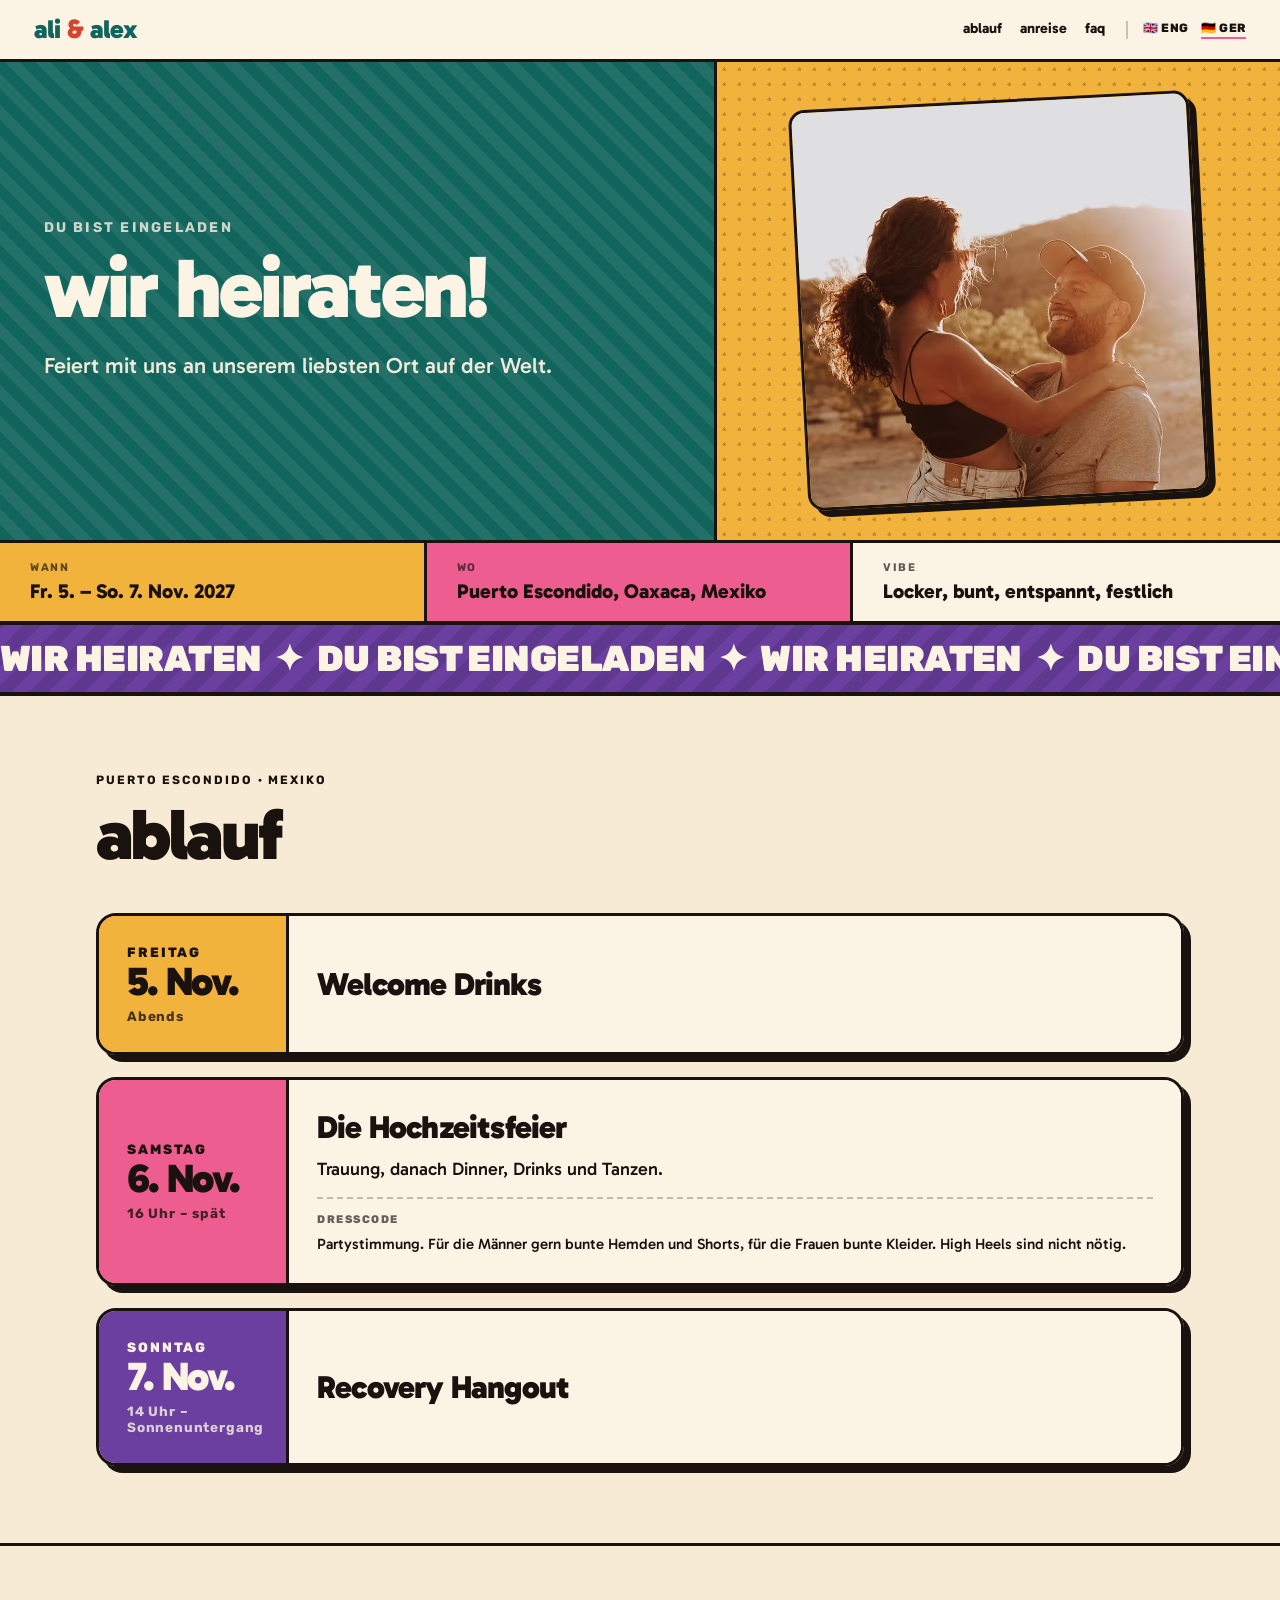
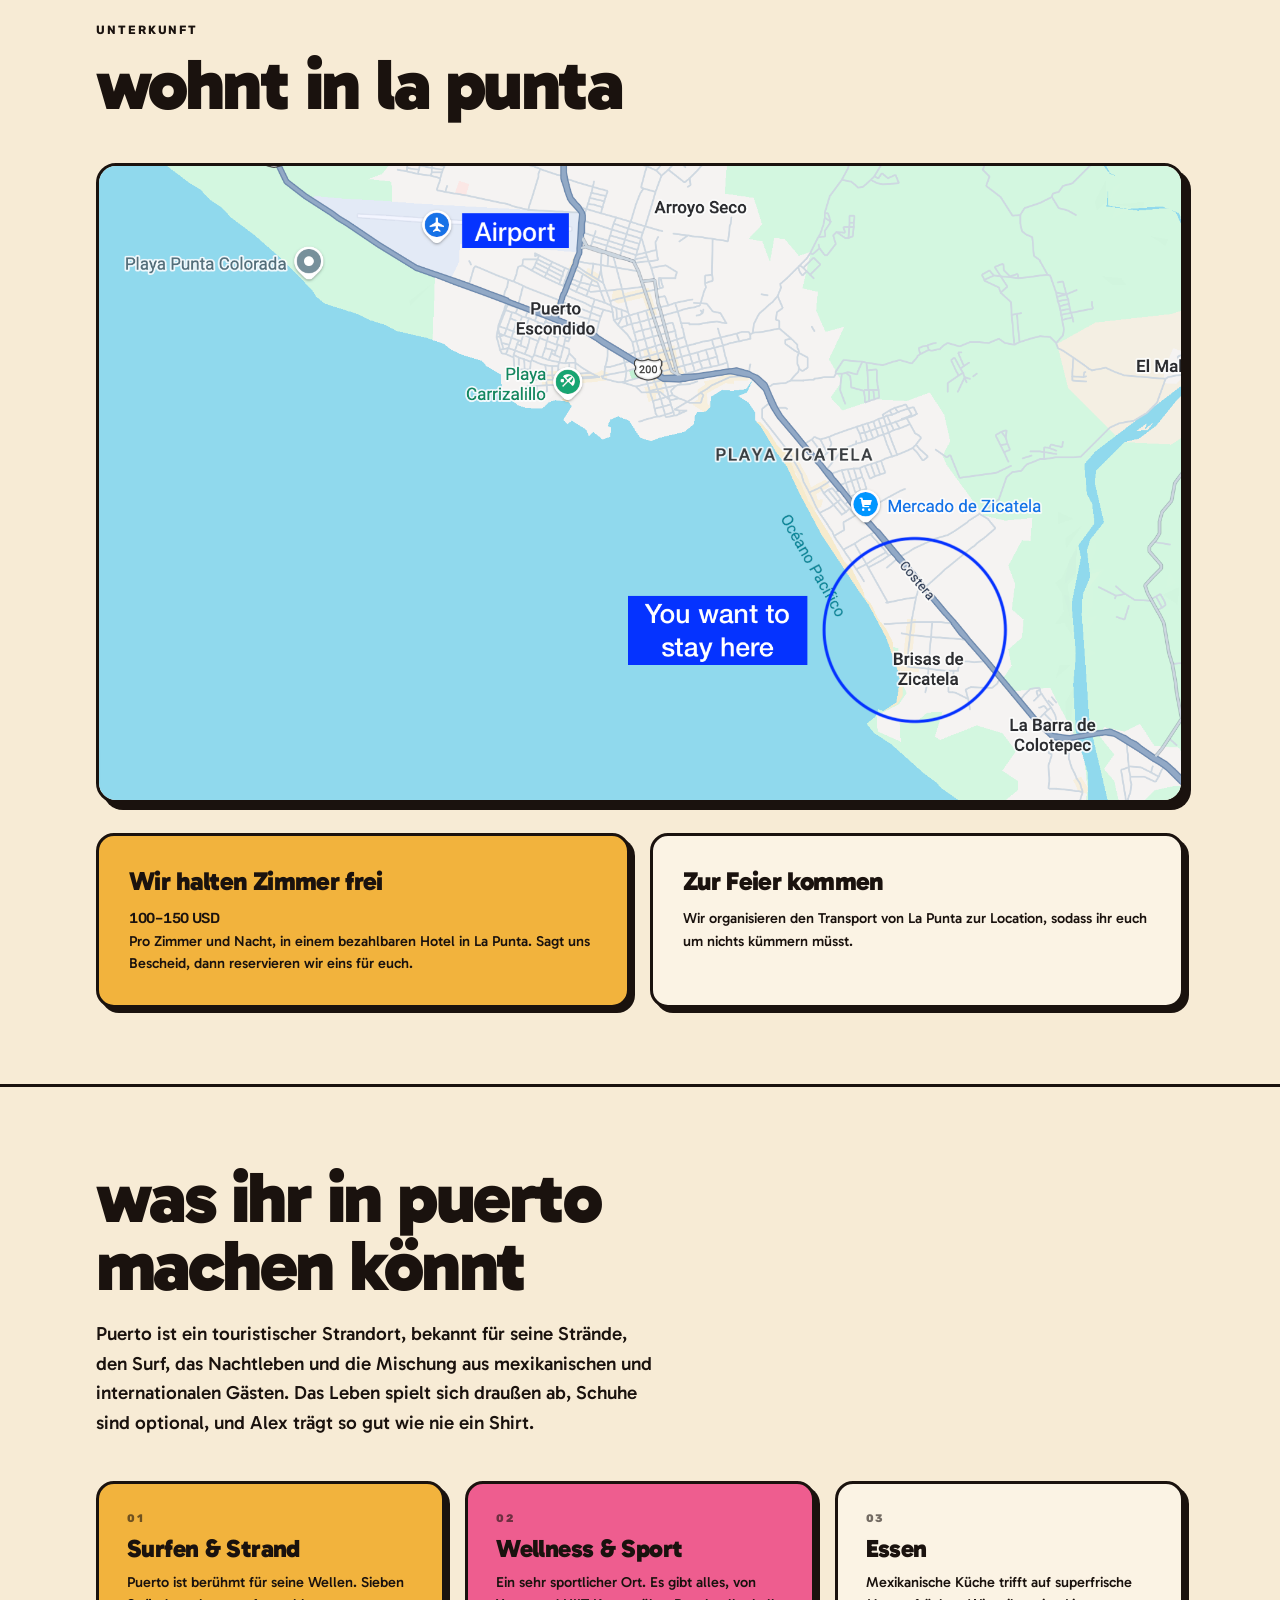
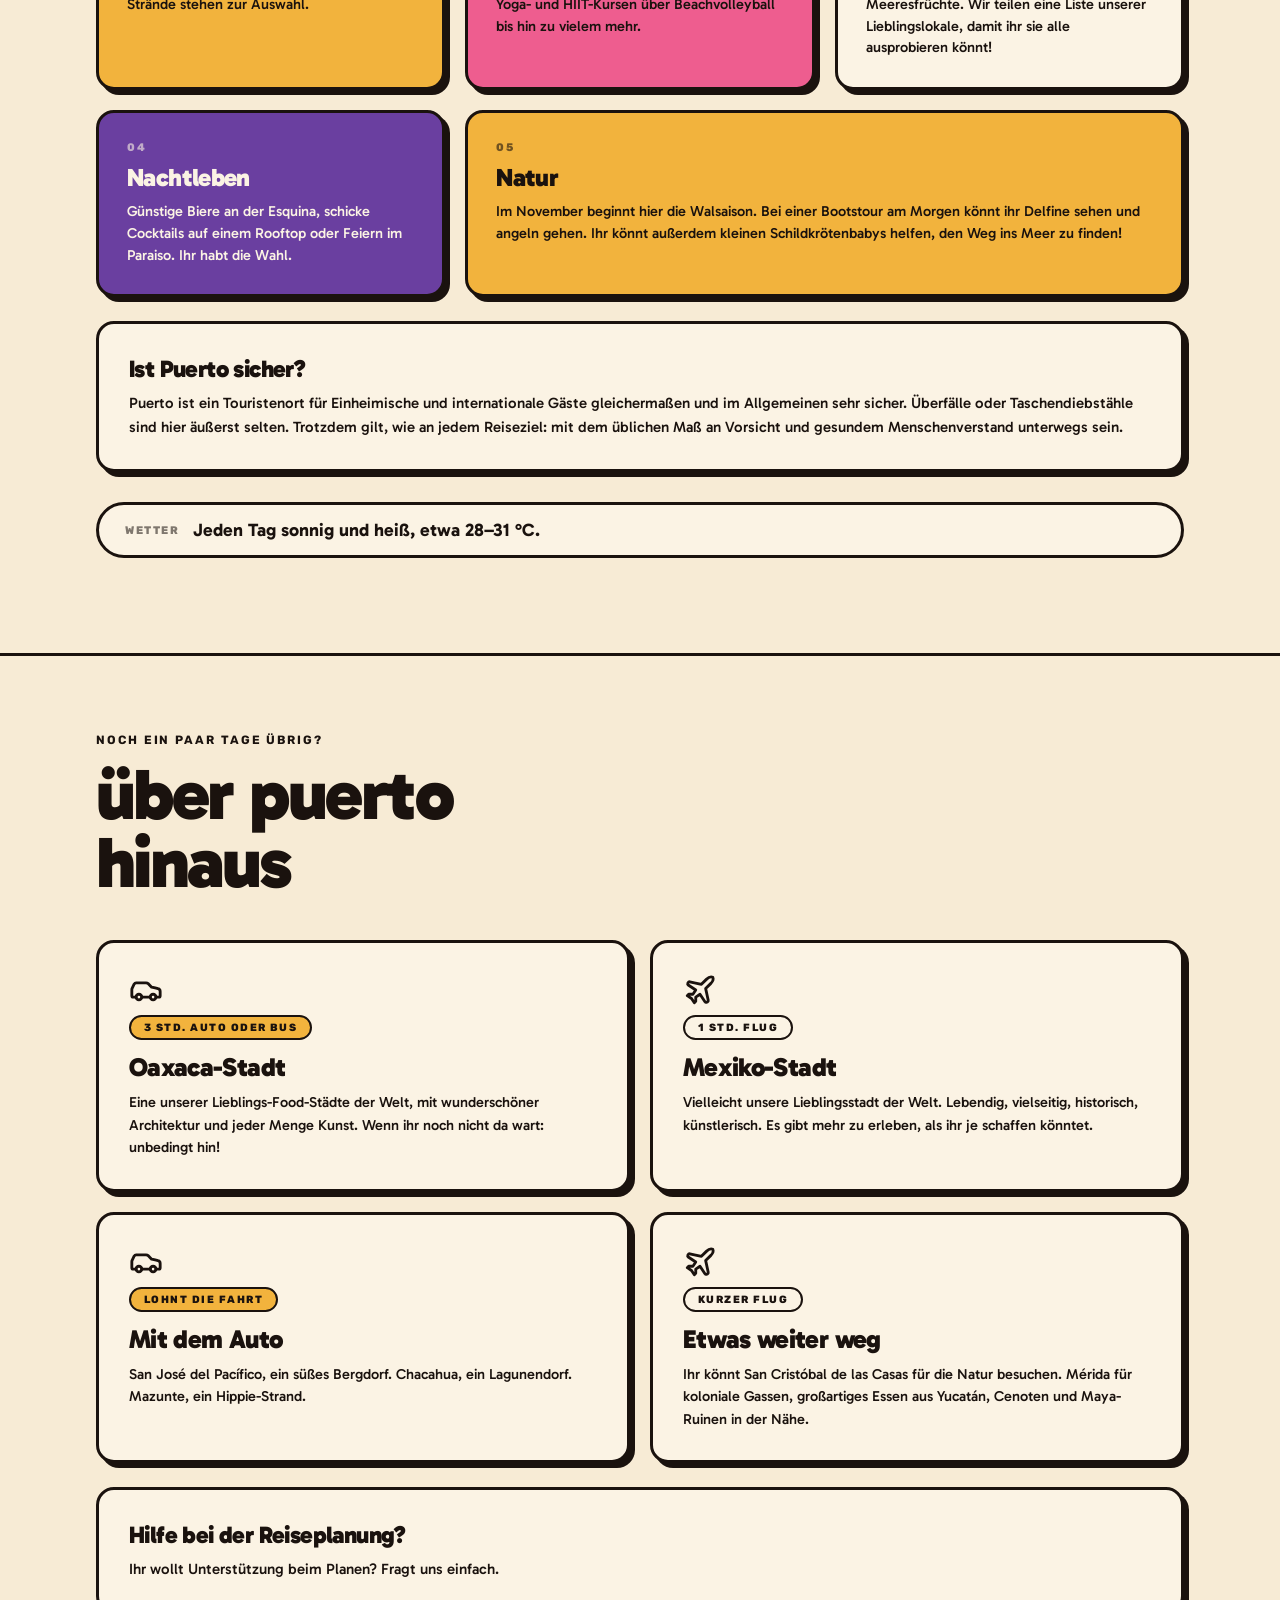
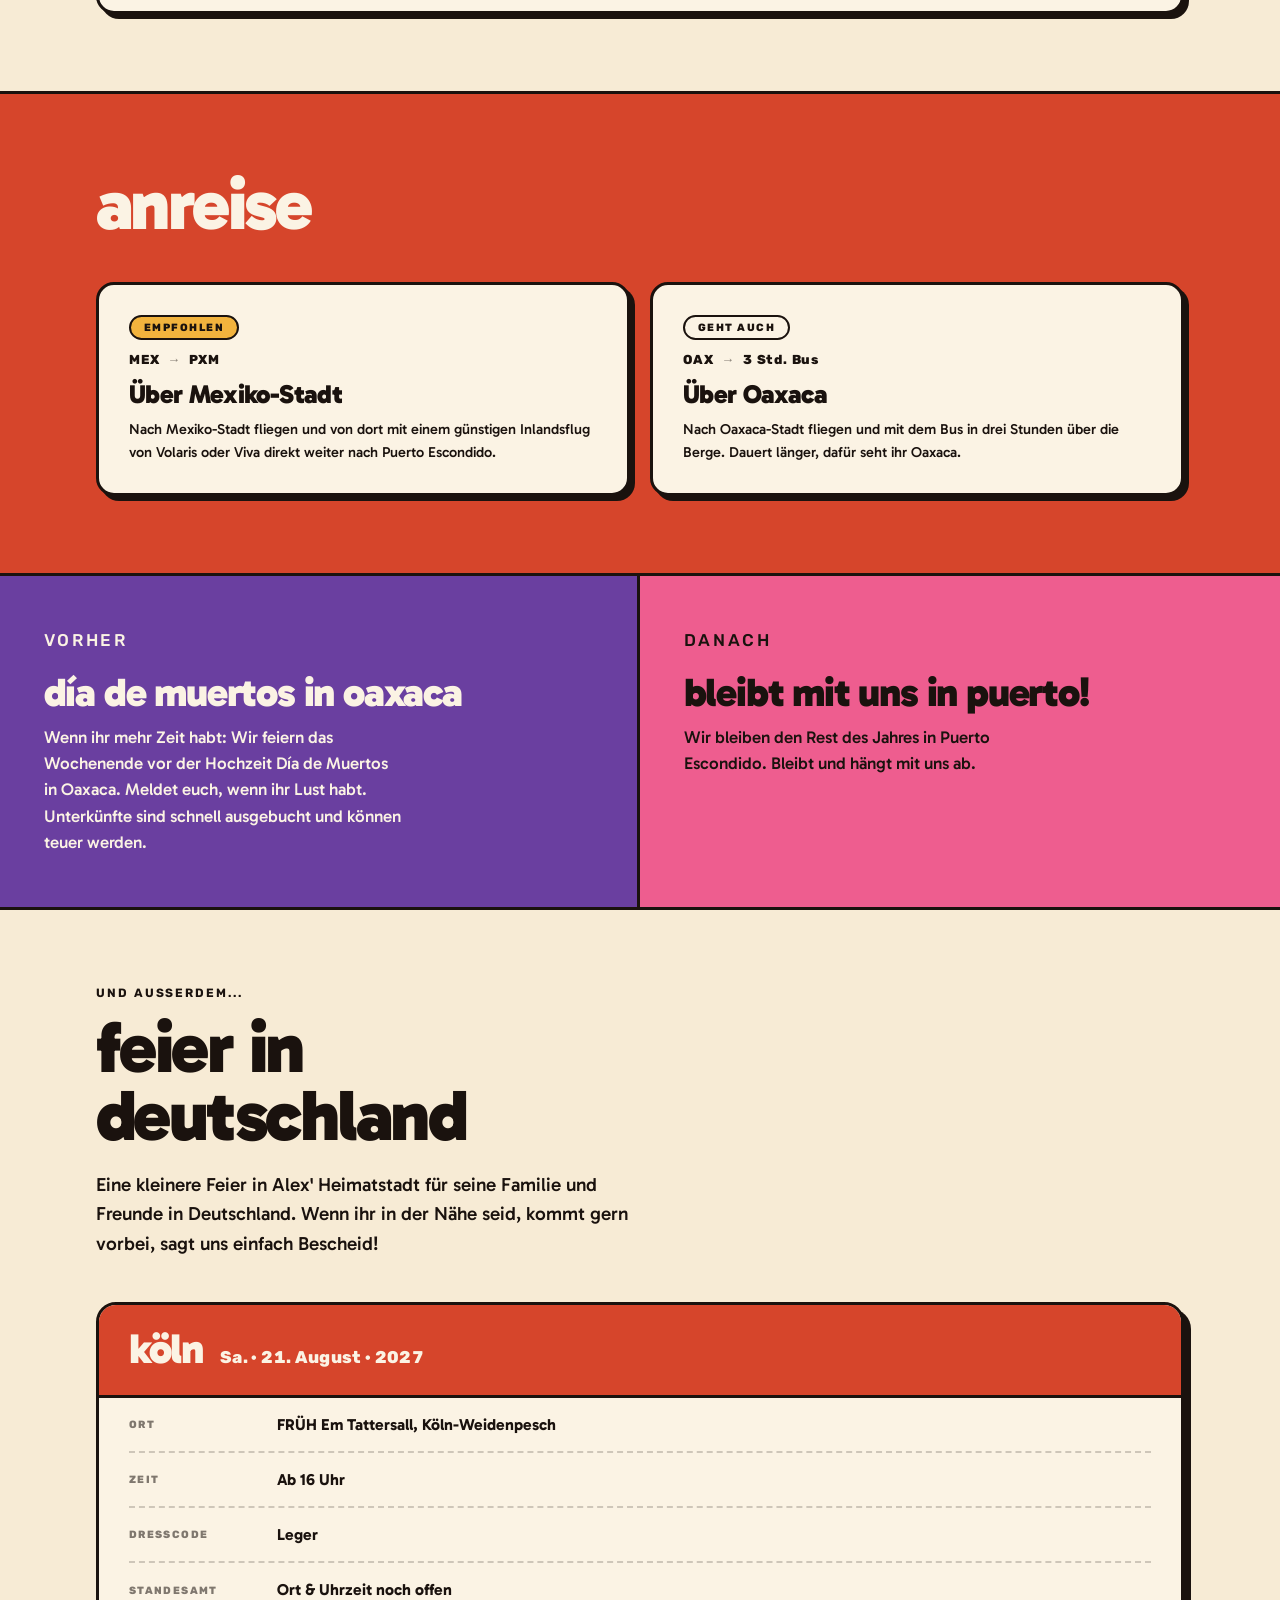
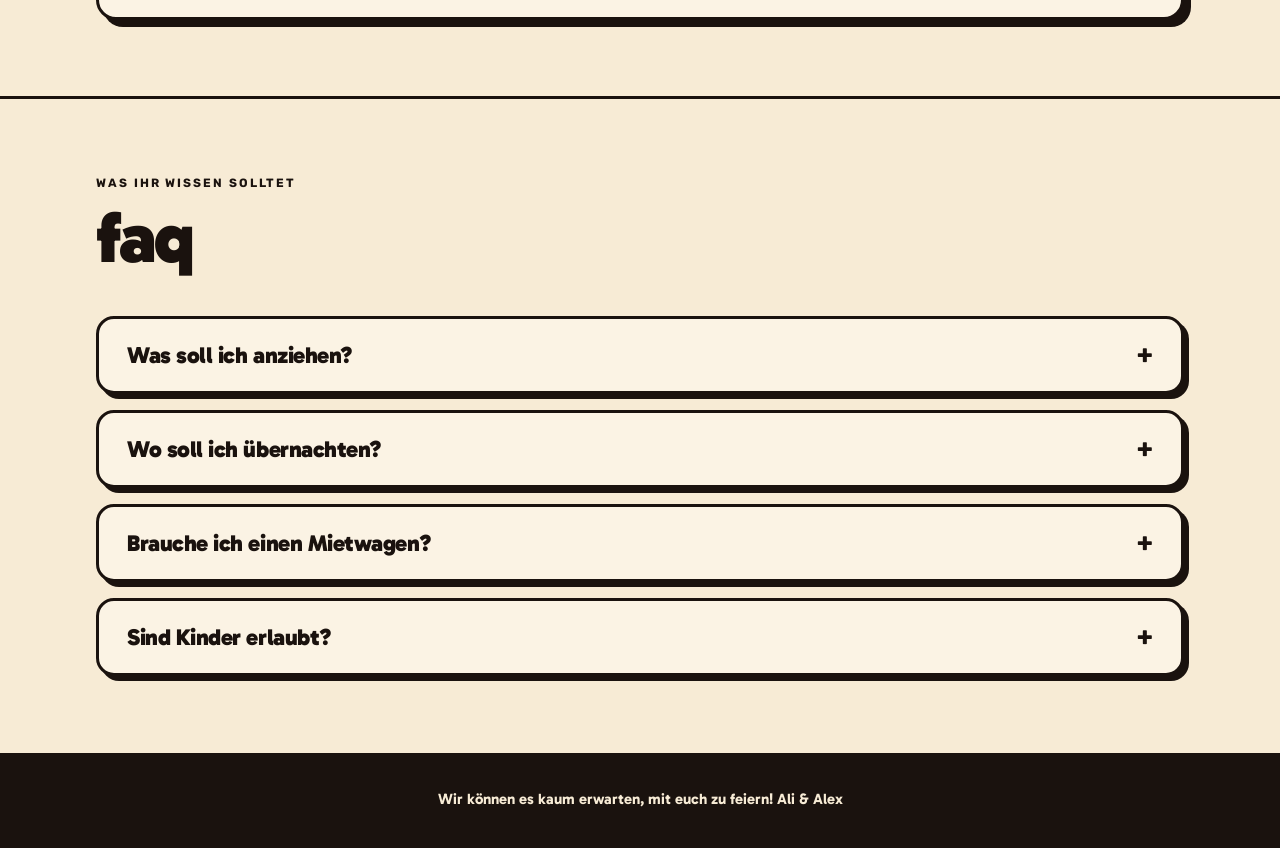
==== commit 349174af: "Move the Köln celebration to Saturday 21 August 2027 Updated the date on both pages (card + meta des" ====
--- a/de/index.html
+++ b/de/index.html
@@ -5,7 +5,7 @@
 <meta name="viewport" content="width=device-width, initial-scale=1.0">
 <meta name="robots" content="noindex, nofollow">
 <title>Ali &amp; Alex Hochzeit</title>
-<meta name="description" content="Ali &amp; Alex heiraten am Samstag, den 6. November 2027 in Puerto Escondido, Mexiko. Außerdem gibt es am 24. Juli eine kleinere Feier in Köln für alle, die den Weg nach Mexiko nicht schaffen.">
+<meta name="description" content="Ali &amp; Alex heiraten am Samstag, den 6. November 2027 in Puerto Escondido, Mexiko. Außerdem gibt es am 21. August eine kleinere Feier in Köln für alle, die den Weg nach Mexiko nicht schaffen.">
 <link rel="icon" href="../favicon.ico" sizes="any">
 <link rel="icon" type="image/png" sizes="32x32" href="../favicon-32x32.png">
 <link rel="icon" type="image/png" sizes="16x16" href="../favicon-16x16.png">
@@ -307,7 +307,7 @@
       <article class="koln-card">
         <div class="koln-card-head">
           <span class="koln-place">köln</span>
-          <span class="koln-date">Sa. · 24. Juli · 2027</span>
+          <span class="koln-date">Sa. · 21. August · 2027</span>
         </div>
         <dl class="koln-facts">
           <div><dt>Ort</dt><dd>FR&Uuml;H Em Tattersall, K&ouml;ln-Weidenpesch</dd></div>
